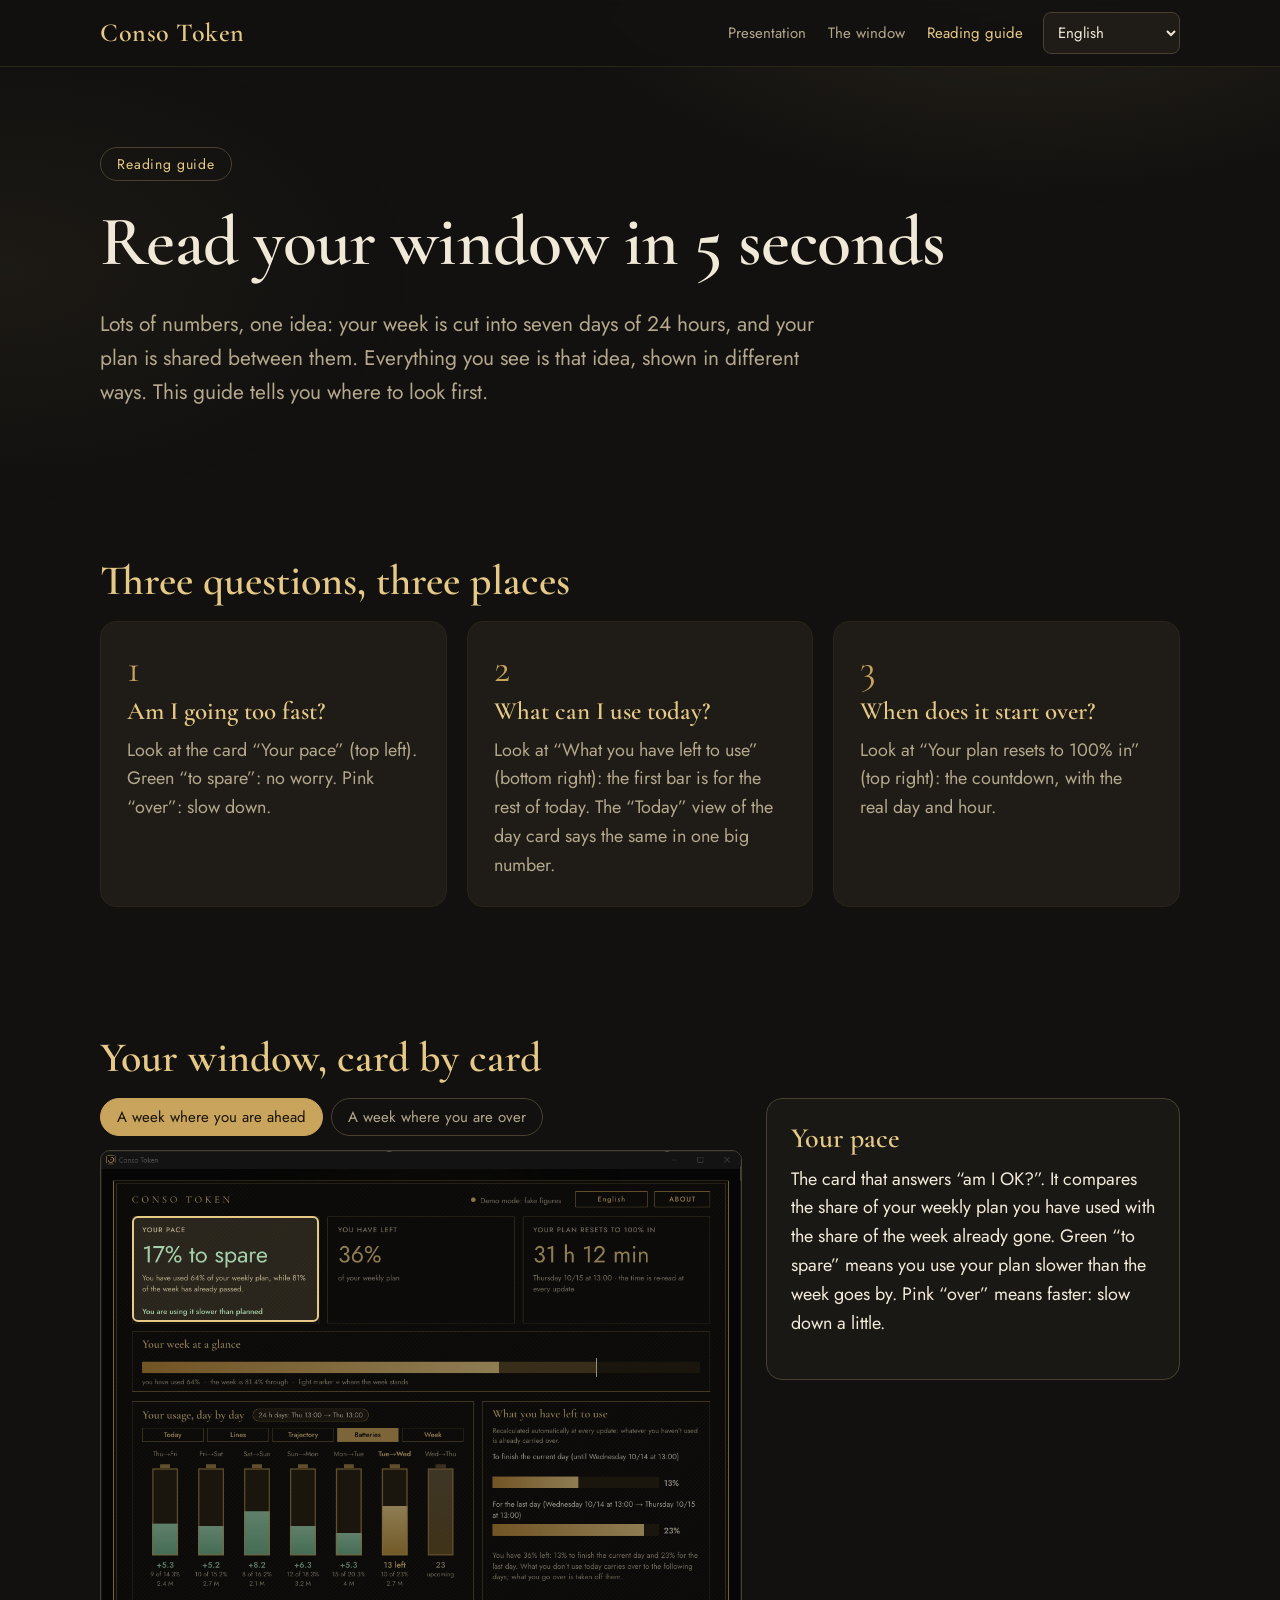
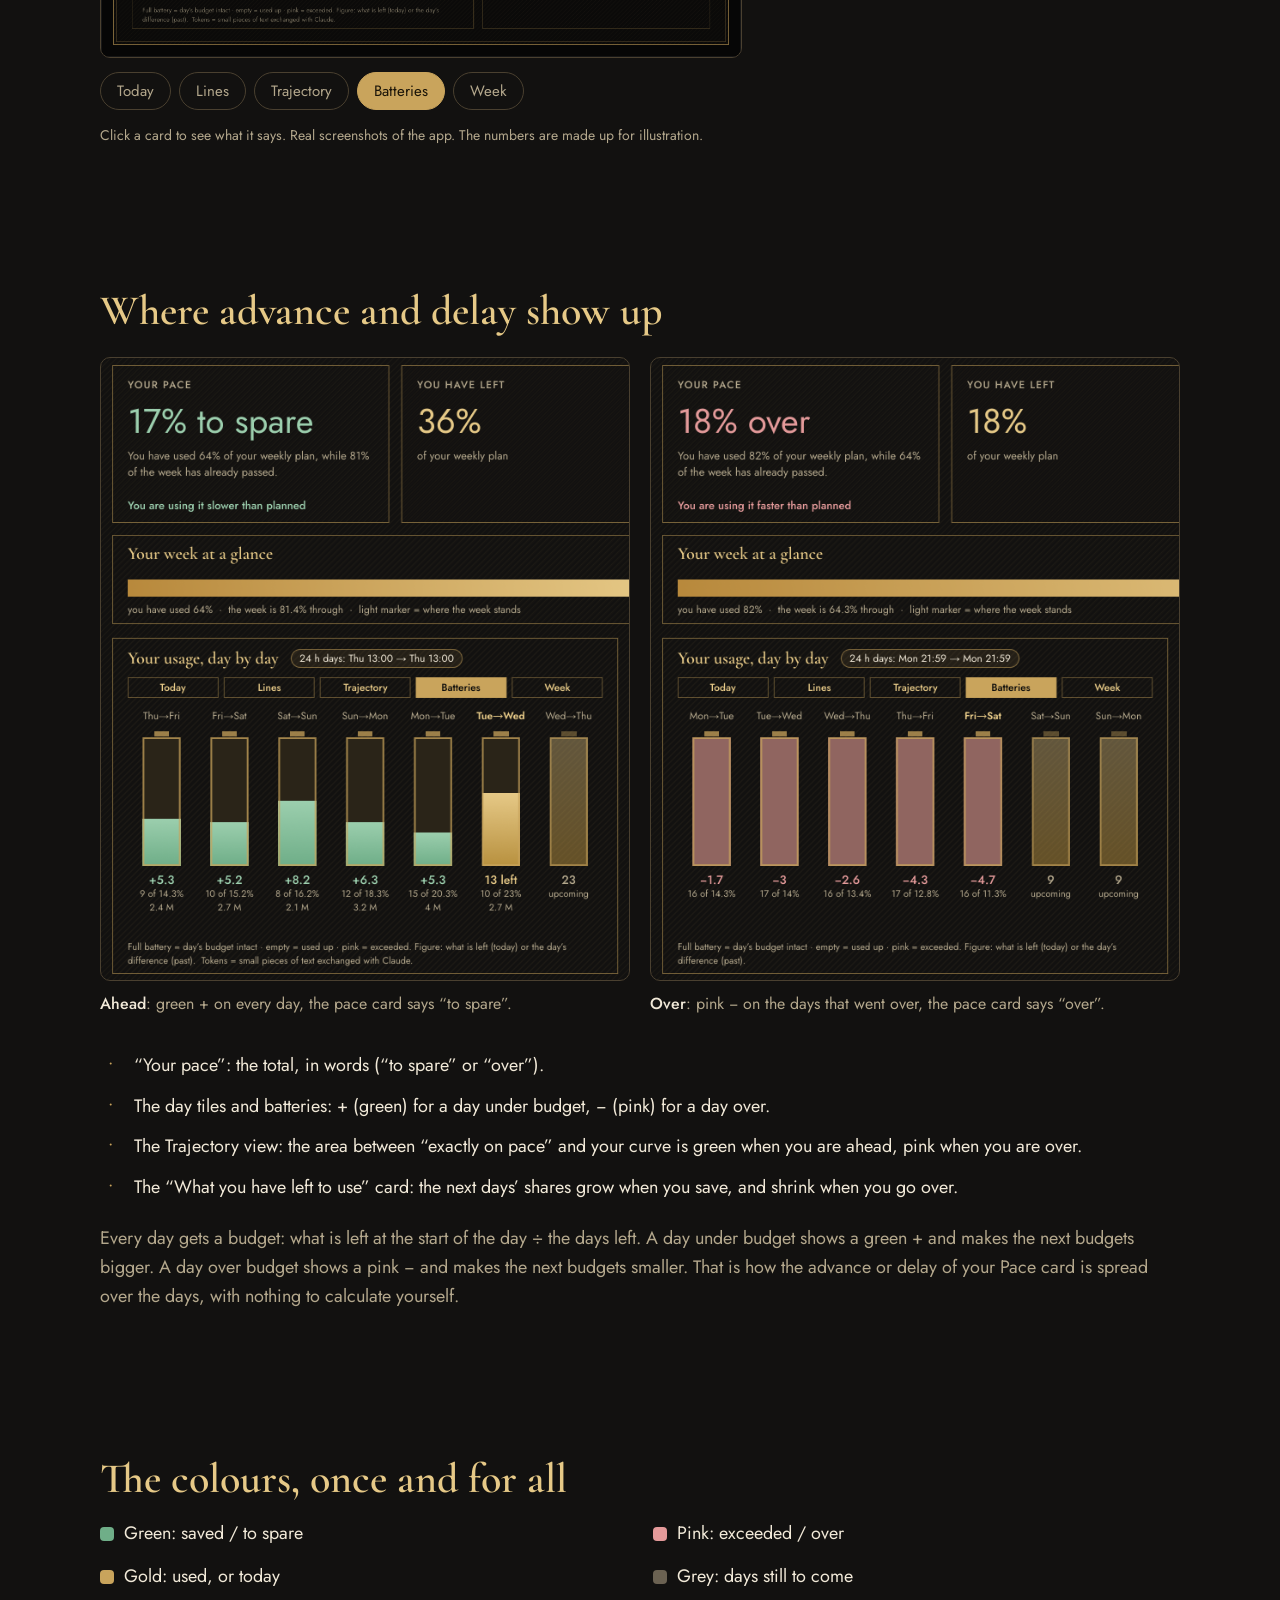
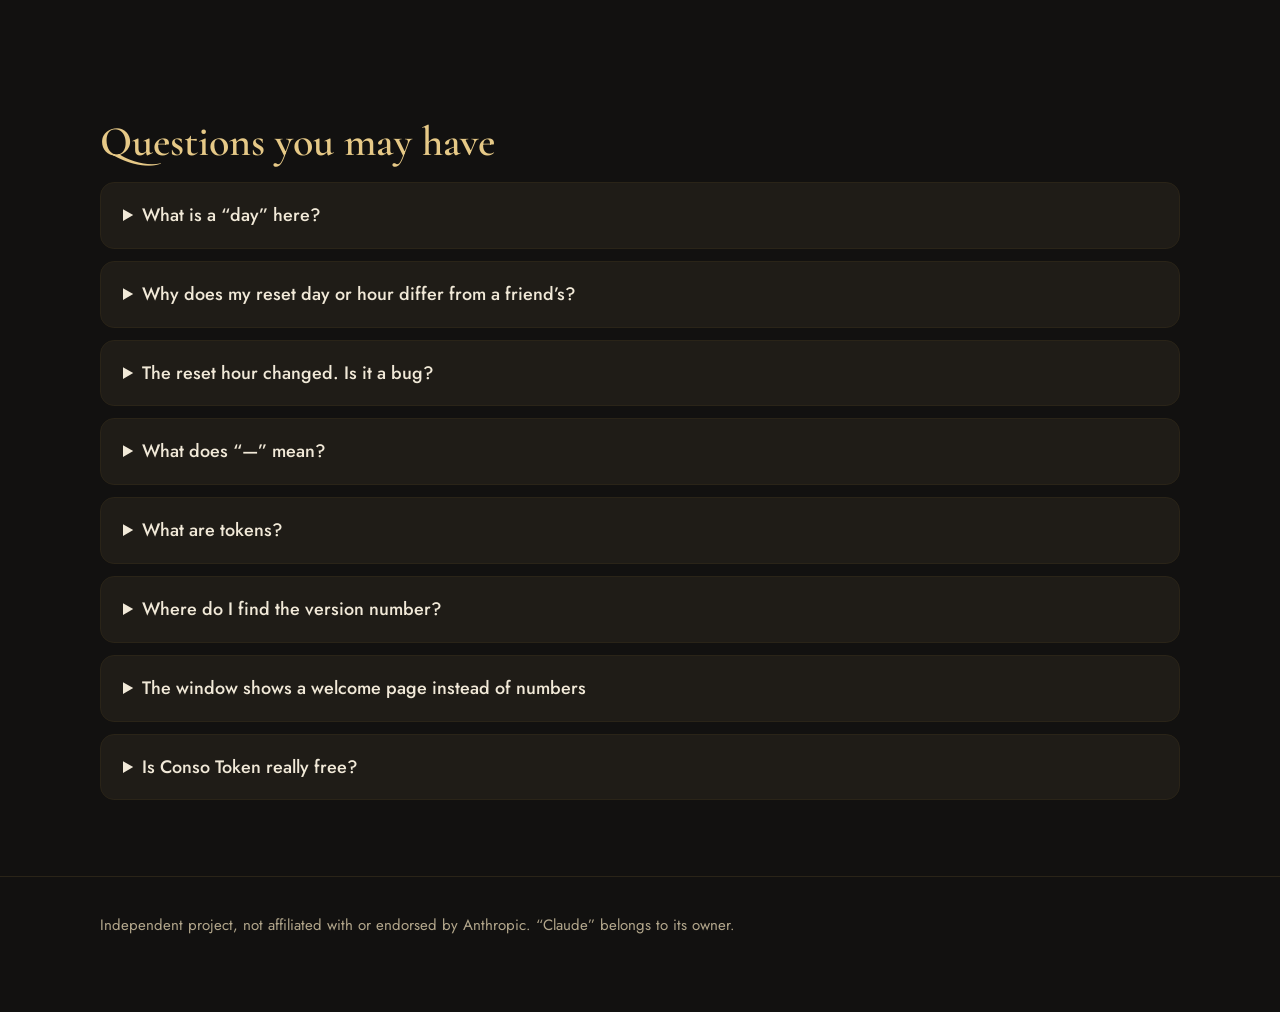
==== docs/site/guide.html @ 203439f7 "Conso Token 1.2.1" ====
<!doctype html>
<html lang="en">
<head>
<meta charset="utf-8">
<meta name="viewport" content="width=device-width, initial-scale=1">
<meta name="color-scheme" content="dark">
<title>Conso Token guide</title>
<meta name="description" content="How to read the Conso Token window in 5 seconds, card by card.">
<link rel="stylesheet" href="shared.css">
<style>
.q h3 { color: var(--gold2); }
.q .num { font-size: 40px; }
.cmp { display: grid; grid-template-columns: 1fr 1fr; gap: 20px; margin: 22px 0 34px; }
.crop { width: 100%; aspect-ratio: 615 / 725; background-repeat: no-repeat; background-size: 179.2% auto; background-position: 8.2% 71.4%; border: 1px solid var(--line2); border-radius: 10px; background-color: #000; }
.cmp figcaption { margin-top: 10px; color: var(--muted); font-size: 16px; }
.cmp figcaption b { color: var(--text); font-weight: 500; }
.sw { display: inline-block; width: 14px; height: 14px; border-radius: 4px; margin-right: 10px; vertical-align: -1px; }
.cols { display: grid; grid-template-columns: repeat(2, 1fr); gap: 14px 26px; }
.cols div { display: flex; align-items: center; }
details { background: var(--card); border: 1px solid var(--line); border-radius: 14px; padding: 4px 22px; margin-bottom: 12px; }
summary { cursor: pointer; padding: 14px 0; font-weight: 500; }
details p { color: var(--muted); }
details img { width: 100%; max-width: 640px; height: 230px; object-fit: cover; object-position: top; border: 1px solid var(--line2); border-radius: 8px; margin-bottom: 14px; }
.vers { display: grid; grid-template-columns: 1fr 1fr; gap: 16px; margin: 6px 0 16px; }
.crop2 { position: relative; width: 100%; background-repeat: no-repeat; background-color: #000; border: 1px solid var(--line2); border-radius: 8px; }
.crop2 i { position: absolute; border: 2px solid var(--gold2); border-radius: 6px; box-shadow: 0 0 0 3px rgba(230,201,135,.25); }
/* haut droite de la fenêtre : le bouton « À propos » (zone 540..1060 x 55..115 de la capture 1102 x 872) */
.crop2.a { aspect-ratio: 520 / 60; background-size: 211.9% auto; background-position: 92.8% 6.8%; }
.crop2.a i { left: 79.4%; top: 21.7%; width: 18.5%; height: 50%; }
/* écran « À propos » : la ligne de version (zone 50..700 x 80..215) */
.crop2.b { aspect-ratio: 650 / 135; background-size: 169.5% auto; background-position: 11.1% 10.9%; }
.crop2.b i { left: 2.2%; top: 49%; width: 20%; height: 15%; }
@media (max-width: 860px) { .cmp, .cols, .vers { grid-template-columns: 1fr; } }
</style>
</head>
<body>
<header class="top">
  <div class="wrap bar">
    <a class="logo" href="index.html">Conso Token</a>
    <nav class="links" aria-label="Sections">
      <a href="index.html" data-i="nav_home">Presentation</a>
      <a href="#tour" data-i="nav_tour">The window</a>
      <a href="guide.html" aria-current="page" data-i="nav_guide">Reading guide</a>
    </nav>
    <select id="lang" aria-label="Language">
      <option value="en" lang="en">English</option>
      <option value="fr" lang="fr">Français</option>
      <option value="es" lang="es">Español</option>
      <option value="de" lang="de">Deutsch</option>
      <option value="pt" lang="pt-BR">Português (BR)</option>
      <option value="it" lang="it">Italiano</option>
      <option value="zh" lang="zh-CN">中文</option>
      <option value="ja" lang="ja">日本語</option>
    </select>
  </div>
</header>

<main>
  <section class="hero">
    <div class="wrap">
      <span class="badge" data-i="nav_guide">Reading guide</span>
      <h1 data-i="g_h1">Read your window in 5 seconds</h1>
      <p class="lead muted" style="max-width:56ch;font-size:21px" data-i="g_lead"></p>
    </div>
  </section>

  <section>
    <div class="wrap">
      <h2 data-i="q_t">Three questions, three places</h2>
      <div class="grid3 q">
        <div class="card"><div class="num">1</div><h3 data-i="q1_t"></h3><p data-i="q1_d"></p></div>
        <div class="card"><div class="num">2</div><h3 data-i="q2_t"></h3><p data-i="q2_d"></p></div>
        <div class="card"><div class="num">3</div><h3 data-i="q3_t"></h3><p data-i="q3_d"></p></div>
      </div>
    </div>
  </section>

  <section id="tourbloc">
    <div class="wrap">
      <h2 data-i="tour_t_g">Your window, card by card</h2>
      <div class="tour" id="tour"></div>
    </div>
  </section>

  <section>
    <div class="wrap">
      <h2 data-i="ad_places_t">Where advance and delay show up</h2>
      <figure class="cmp" style="margin-inline:0">
        <div><div class="crop" id="cropA" role="img"></div><figcaption data-i="cmp_a"></figcaption></div>
        <div><div class="crop" id="cropB" role="img"></div><figcaption data-i="cmp_b"></figcaption></div>
      </figure>
      <ul class="note">
        <li data-i="p1"></li><li data-i="p2"></li><li data-i="p3"></li><li data-i="p4"></li>
      </ul>
      <p class="muted" style="margin-top:22px" data-i="adapt_d"></p>
    </div>
  </section>

  <section>
    <div class="wrap">
      <h2 data-i="col_t">The colours, once and for all</h2>
      <div class="cols">
        <div><span class="sw" style="background:var(--ok2)"></span><span data-i="c_green"></span></div>
        <div><span class="sw" style="background:var(--bad)"></span><span data-i="c_pink"></span></div>
        <div><span class="sw" style="background:var(--gold)"></span><span data-i="c_gold"></span></div>
        <div><span class="sw" style="background:#6b6252"></span><span data-i="c_grey"></span></div>
      </div>
    </div>
  </section>

  <section>
    <div class="wrap">
      <h2 data-i="faq_t">Questions you may have</h2>
      <details><summary data-i="f1_q"></summary><p data-i="f1_a"></p></details>
      <details><summary data-i="f2_q"></summary><p data-i="f2_a"></p></details>
      <details><summary data-i="f3_q"></summary><p data-i="f3_a"></p></details>
      <details><summary data-i="f4_q"></summary><p data-i="f4_a"></p></details>
      <details><summary data-i="f5_q"></summary><p data-i="f5_a"></p></details>
      <details id="version"><summary data-i="f7_q"></summary>
        <div class="vers">
          <div class="v1"><div class="crop2 a" id="vA" role="img"><i></i></div></div>
          <div class="v1"><div class="crop2 b" id="vB" role="img"><i></i></div></div>
        </div>
        <p data-i="f7_a"></p>
      </details>
      <details><summary data-i="f6_q"></summary><img id="premiere" alt="" width="560"><p data-i="f6_a"></p></details>
      <details><summary data-i="f8_q"></summary><p data-i="f8_a"></p></details>
    </div>
  </section>
</main>
<footer><div class="wrap"><p data-i="disc"></p></div></footer>

<script src="shared.js"></script>
<script>
add("g_h1", ["Read your window in 5 seconds", "Lis ta fenêtre en 5 secondes", "Lee tu ventana en 5 segundos", "Lies dein Fenster in 5 Sekunden", "Leia sua janela em 5 segundos", "Leggi la tua finestra in 5 secondi", "5 秒读懂你的窗口", "5秒でウィンドウを読む"]);
add("g_lead", ["Lots of numbers, one idea: your week is cut into seven days of 24 hours, and your plan is shared between them. Everything you see is that idea, shown in different ways. This guide tells you where to look first.", "Beaucoup de chiffres, une seule idée : ta semaine est coupée en sept jours de 24 h, et ton forfait est partagé entre eux. Tout ce que tu vois est cette idée, montrée de plusieurs façons. Ce guide te dit où regarder d’abord.", "Muchas cifras, una sola idea: tu semana se divide en siete días de 24 h y tu plan se reparte entre ellos. Todo lo que ves es esa idea, mostrada de varias formas. Esta guía te dice dónde mirar primero.", "Viele Zahlen, ein einziger Gedanke: Deine Woche ist in sieben Tage zu je 24 Stunden geteilt, und dein Kontingent wird auf sie verteilt. Alles, was du siehst, ist dieser Gedanke in verschiedenen Darstellungen. Diese Lesehilfe sagt dir, wohin du zuerst schaust.", "Muitos números, uma só ideia: sua semana é dividida em sete dias de 24 h, e seu plano é repartido entre eles. Tudo o que você vê é essa ideia, mostrada de vários jeitos. Este guia diz onde olhar primeiro.", "Tanti numeri, una sola idea: la tua settimana è divisa in sette giorni da 24 ore e il tuo piano è ripartito tra loro. Tutto ciò che vedi è quell’idea, mostrata in modi diversi. Questa guida ti dice dove guardare per prima cosa.", "数字很多，想法只有一个：你的一周被分成七个 24 小时的日子，你的额度分摊在这些日子里。你看到的一切，都是这个想法的不同呈现。本指南告诉你先看哪里。", "数字はたくさんありますが、考え方は一つです。一週間を24時間ずつ7日に分け、プランをその7日で分け合います。画面にあるものはすべて、その考え方を別の形で見せているだけです。まずどこを見ればよいかをご案内します。"]);
add("q_t", ["Three questions, three places", "Trois questions, trois endroits", "Tres preguntas, tres lugares", "Drei Fragen, drei Stellen", "Três perguntas, três lugares", "Tre domande, tre posti", "三个问题，三个位置", "3つの疑問、3つの場所"]);
add("q1_t", ["Am I going too fast?", "Est-ce que je vais trop vite ?", "¿Voy demasiado rápido?", "Bin ich zu schnell?", "Estou indo rápido demais?", "Sto andando troppo in fretta?", "我是不是用得太快？", "ペースが速すぎない？"]);
add("q1_d", ["Look at the card “Your pace” (top left). Green “to spare”: no worry. Pink “over”: slow down.", "Regarde la carte « Ton rythme » (en haut à gauche). Vert « d’avance » : aucun souci. Rose « de trop » : ralentis.", "Mira la tarjeta «Tu ritmo» (arriba a la izquierda). Verde «de margen»: tranquilo. Rosa «de más»: frena.", "Schau auf die Karte „Dein Tempo“ (oben links). Grün „Spielraum“: alles gut. Rosa „zu viel“: bremse.", "Veja o cartão “Seu ritmo” (no alto, à esquerda). Verde “de folga”: sem problema. Rosa “a mais”: desacelere.", "Guarda la scheda «Il tuo ritmo» (in alto a sinistra). Verde «di margine»: nessun problema. Rosa «in più»: rallenta.", "看左上角的“你的节奏”卡片。绿色“富余”：没问题。粉色“超出”：放慢一点。", "左上の「あなたのペース」カードを見ます。緑の「余裕」なら安心、ピンクの「オーバー」なら控えめに。"]);
add("q2_t", ["What can I use today?", "Que puis-je consommer aujourd’hui ?", "¿Cuánto puedo consumir hoy?", "Was kann ich heute verbrauchen?", "Quanto posso consumir hoje?", "Quanto posso consumare oggi?", "我今天能用多少？", "今日はどれだけ使える？"]);
add("q2_d", ["Look at “What you have left to use” (bottom right): the first bar is for the rest of today. The “Today” view of the day card says the same in one big number.", "Regarde « Ce qu’il te reste à consommer » (en bas à droite) : la première barre, c’est le reste d’aujourd’hui. La vue « Aujourd’hui » de la carte jour par jour le dit en un grand chiffre.", "Mira «Lo que te queda por consumir» (abajo a la derecha): la primera barra es lo que queda de hoy. La vista «Hoy» de la tarjeta día a día lo dice con una cifra grande.", "Schau auf „Was du noch verbrauchen kannst“ (unten rechts): Der erste Balken ist der Rest von heute. Die Ansicht „Heute“ der Tageskarte sagt es mit einer großen Zahl.", "Veja “O que resta para consumir” (embaixo, à direita): a primeira barra é o que sobra de hoje. A vista “Hoje” do cartão dia a dia diz isso com um número grande.", "Guarda «Quello che ti resta da consumare» (in basso a destra): la prima barra è ciò che resta di oggi. La vista «Oggi» della scheda giorno per giorno lo dice con un numero grande.", "看右下角的“剩余可用额度”：第一条就是今天还剩的部分。每日卡片里的“今天”视图用一个大数字告诉你。", "右下の「残りの使用可能量」を見ます。1本目のバーが今日の残りです。日ごとのカードの「今日」表示では、大きな数字で同じことが分かります。"]);
add("q3_t", ["When does it start over?", "Quand est-ce que ça repart ?", "¿Cuándo se reinicia?", "Wann geht es von vorn los?", "Quando recomeça?", "Quando riparte?", "什么时候重新开始？", "いつリセットされる？"]);
add("q3_d", ["Look at “Your plan resets to 100% in” (top right): the countdown, with the real day and hour.", "Regarde « Ton forfait revient à 100 % dans » (en haut à droite) : le compte à rebours, avec le vrai jour et la vraie heure.", "Mira «Tu plan vuelve al 100 % en» (arriba a la derecha): la cuenta atrás, con el día y la hora reales.", "Schau auf „Dein Abo ist wieder voll in“ (oben rechts): der Countdown mit echtem Tag und echter Uhrzeit.", "Veja “Seu plano volta a 100% em” (no alto, à direita): a contagem regressiva, com o dia e a hora reais.", "Guarda «Il tuo piano torna al 100% tra» (in alto a destra): il conto alla rovescia, con giorno e ora reali.", "看右上角的“额度恢复至 100% 还需”：倒计时，并显示真实的日期和时间。", "右上の「100%に戻るまで」を見ます。実際の曜日と時刻つきのカウントダウンです。"]);
add("tour_t_g", ["Your window, card by card", "Ta fenêtre, carte par carte", "Tu ventana, tarjeta por tarjeta", "Dein Fenster, Karte für Karte", "Sua janela, cartão por cartão", "La tua finestra, scheda per scheda", "逐张卡片看你的窗口", "ウィンドウをカードごとに"]);
add("ad_places_t", ["Where advance and delay show up", "Où l’avance et le retard apparaissent", "Dónde aparecen el margen y el exceso", "Wo Spielraum und Überschreitung erscheinen", "Onde aparecem a folga e o excesso", "Dove compaiono margine e superamento", "富余与超出出现在哪里", "余裕とオーバーが現れる場所"]);
add("cmp_a", ["<b>Ahead</b>: green + on every day, the pace card says “to spare”.", "<b>En avance</b> : des + verts sur chaque jour, la carte du rythme dit « d’avance ».", "<b>Con margen</b>: + verdes en cada día, la tarjeta del ritmo dice «de margen».", "<b>Mit Spielraum</b>: grüne + an jedem Tag, die Tempo-Karte sagt „Spielraum“.", "<b>Com folga</b>: + verdes em cada dia, o cartão do ritmo diz “de folga”.", "<b>Con margine</b>: + verdi in ogni giorno, la scheda del ritmo dice «di margine».", "<b>有富余</b>：每天都是绿色 +，节奏卡片显示“富余”。", "<b>余裕あり</b>：毎日が緑の＋で、ペースのカードには「余裕」と出ます。"]);
add("cmp_b", ["<b>Over</b>: pink − on the days that went over, the pace card says “over”.", "<b>En retard</b> : des − roses sur les jours dépassés, la carte du rythme dit « de trop ».", "<b>Pasada</b>: − rosas en los días que se pasaron, la tarjeta del ritmo dice «de más».", "<b>Darüber</b>: rosa − an den überzogenen Tagen, die Tempo-Karte sagt „zu viel“.", "<b>Acima</b>: − rosa nos dias que excederam, o cartão do ritmo diz “a mais”.", "<b>In più</b>: − rosa nei giorni sforati, la scheda del ritmo dice «in più».", "<b>超出</b>：超出的日子是粉色 −，节奏卡片显示“超出”。", "<b>オーバー</b>：超えた日はピンクの−で、ペースのカードには「オーバー」と出ます。"]);
add("p1", ["“Your pace”: the total, in words (“to spare” or “over”).", "« Ton rythme » : le total, en toutes lettres (« d’avance » ou « de trop »).", "«Tu ritmo»: el total, en palabras («de margen» o «de más»).", "„Dein Tempo“: die Summe in Worten („Spielraum“ oder „zu viel“).", "“Seu ritmo”: o total, em palavras (“de folga” ou “a mais”).", "«Il tuo ritmo»: il totale, a parole («di margine» o «in più»).", "“你的节奏”：用文字表示的总数（“富余”或“超出”）。", "「あなたのペース」：合計を言葉で（「余裕」または「オーバー」）。"]);
add("p2", ["The day tiles and batteries: + (green) for a day under budget, − (pink) for a day over.", "Les pastilles et les batteries : + (vert) pour un jour sous le budget, − (rose) pour un jour au-dessus.", "Las casillas y las baterías: + (verde) para un día por debajo del presupuesto, − (rosa) para uno por encima.", "Kacheln und Batterien: + (grün) für einen Tag unter dem Budget, − (rosa) für einen Tag darüber.", "As pastilhas e as baterias: + (verde) para um dia abaixo do orçamento, − (rosa) para um dia acima.", "Le tessere e le batterie: + (verde) per un giorno sotto il budget, − (rosa) per un giorno sopra.", "色块和电池：低于预算的日子显示 +（绿色），高于预算的日子显示 −（粉色）。", "タイルとバッテリー：予算より少ない日は＋（緑）、超えた日は−（ピンク）。"]);
add("p3", ["The Trajectory view: the area between “exactly on pace” and your curve is green when you are ahead, pink when you are over.", "La vue Trajectoire : la zone entre « pile au rythme » et ta courbe est verte quand tu es en avance, rose quand tu es en retard.", "La vista Trayectoria: el área entre «justo al ritmo» y tu curva es verde con margen y rosa si te pasas.", "Die Ansicht Verlauf: Die Fläche zwischen „genau im Soll“ und deiner Kurve ist grün bei Spielraum, rosa bei Überschreitung.", "A vista Trajetória: a área entre “exatamente no ritmo” e sua curva é verde com folga, rosa quando excede.", "La vista Traiettoria: l’area tra «esattamente in linea» e la tua curva è verde con margine, rosa quando superi.", "“轨迹”视图：“恰好符合节奏”线与你的曲线之间的区域，有富余时为绿色，超出时为粉色。", "「推移」表示：「ちょうどペース通り」の線とあなたの曲線の間は、余裕があれば緑、オーバーならピンクです。"]);
add("p4", ["The “What you have left to use” card: the next days’ shares grow when you save, and shrink when you go over.", "La carte « Ce qu’il te reste à consommer » : la part des jours suivants grandit quand tu économises, et rétrécit quand tu dépasses.", "La tarjeta «Lo que te queda por consumir»: la parte de los días siguientes crece si ahorras y se reduce si te pasas.", "Die Karte „Was du noch verbrauchen kannst“: Der Anteil der folgenden Tage wächst, wenn du sparst, und schrumpft, wenn du überziehst.", "O cartão “O que resta para consumir”: a parte dos dias seguintes cresce quando você economiza e diminui quando excede.", "La scheda «Quello che ti resta da consumare»: la quota dei giorni successivi cresce se risparmi e si riduce se sfori.", "“剩余可用额度”卡片：你节省时，之后每天的份额变大；你超出时，份额变小。", "「残りの使用可能量」カード：節約すると以降の各日の配分が増え、超過すると減ります。"]);
add("col_t", ["The colours, once and for all", "Les couleurs, une fois pour toutes", "Los colores, de una vez por todas", "Die Farben, ein für alle Mal", "As cores, de uma vez por todas", "I colori, una volta per tutte", "颜色含义，一次说清", "色の意味をまとめて"]);
add("c_green", ["Green: saved / to spare", "Vert : mis de côté / d’avance", "Verde: ahorrado / de margen", "Grün: übrig / Spielraum", "Verde: guardado / de folga", "Verde: risparmiato / di margine", "绿色：有结余 / 有富余", "緑：余り／余裕"]);
add("c_pink", ["Pink: exceeded / over", "Rose : dépassé / de trop", "Rosa: superado / de más", "Rosa: überschritten / zu viel", "Rosa: excedido / a mais", "Rosa: superato / in più", "粉色：已超出 / 超出", "ピンク：超過／オーバー"]);
add("c_gold", ["Gold: used, or today", "Doré : consommé, ou aujourd’hui", "Dorado: consumido, o hoy", "Gold: verbraucht, oder heute", "Dourado: consumido, ou hoje", "Oro: consumato, oppure oggi", "金色：已用，或今天", "金色：使用済み、または今日"]);
add("c_grey", ["Grey: days still to come", "Gris : jours à venir", "Gris: días por venir", "Grau: kommende Tage", "Cinza: dias por vir", "Grigio: giorni a venire", "灰色：未来的日子", "グレー：これからの日"]);
add("faq_t", ["Questions you may have", "Les questions qu’on se pose", "Preguntas frecuentes", "Fragen, die du haben könntest", "Perguntas frequentes", "Domande frequenti", "你可能会问", "よくある疑問"]);
add("f1_q", ["What is a “day” here?", "C’est quoi un « jour » ici ?", "¿Qué es un «día» aquí?", "Was ist hier ein „Tag“?", "O que é um “dia” aqui?", "Che cos’è un «giorno» qui?", "这里的“一天”是什么？", "ここでの「1日」とは？"]);
add("f1_a", ["24 hours counted from the hour your plan resets, not midnight to midnight. If your plan resets Thursday at 1 pm, every day runs from 1 pm to 1 pm.", "24 heures comptées à partir de l’heure où ton forfait se remet à zéro, pas de minuit à minuit. Si ton forfait se remet à zéro le jeudi à 13 h, chaque jour va de 13 h à 13 h.", "24 horas contadas desde la hora en que tu plan se reinicia, no de medianoche a medianoche. Si tu plan se reinicia el jueves a las 13 h, cada día va de 13 h a 13 h.", "24 Stunden, gezählt ab der Uhrzeit, zu der dein Abo zurückgesetzt wird, nicht von Mitternacht bis Mitternacht. Wird dein Abo donnerstags um 13 Uhr zurückgesetzt, läuft jeder Tag von 13 bis 13 Uhr.", "24 horas contadas a partir da hora em que seu plano reinicia, não da meia-noite à meia-noite. Se seu plano reinicia na quinta às 13 h, cada dia vai das 13 h às 13 h.", "24 ore contate dall’ora in cui il tuo piano si azzera, non da mezzanotte a mezzanotte. Se il tuo piano si azzera il giovedì alle 13, ogni giorno va dalle 13 alle 13.", "从你的额度重置时刻开始算的 24 小时，而不是从午夜到午夜。如果你的额度在周四 13:00 重置，那么每一天都是从 13:00 到次日 13:00。", "プランがリセットされる時刻から数える24時間で、午前0時から午前0時ではありません。木曜13時にリセットされるなら、毎日13時から翌13時までです。"]);
add("f2_q", ["Why does my reset day or hour differ from a friend’s?", "Pourquoi mon jour ou mon heure de remise à zéro diffère de celle d’un ami ?", "¿Por qué mi día u hora de reinicio difiere de los de un amigo?", "Warum weicht mein Reset-Tag oder meine Uhrzeit von der eines Freundes ab?", "Por que meu dia ou hora de reinicialização é diferente do de um amigo?", "Perché il mio giorno o la mia ora di reset sono diversi da quelli di un amico?", "为什么我的重置日期或时间和朋友的不一样？", "なぜリセットの曜日や時刻が友人と違うのですか？"]);
add("f2_a", ["Because it belongs to your plan, not to the app. Conso Token reads your own reset at every update and adapts all the days to it. That is why you never have to set anything.", "Parce qu’il appartient à ton forfait, pas à l’appli. Conso Token relit ta propre remise à zéro à chaque mise à jour et cale tous les jours dessus. C’est pour ça que tu n’as rien à régler.", "Porque pertenece a tu plan, no a la app. Conso Token lee tu propio reinicio en cada actualización y ajusta todos los días a él. Por eso no tienes que configurar nada.", "Weil er zu deinem Abo gehört, nicht zur App. Conso Token liest dein eigenes Zurücksetzen bei jeder Aktualisierung neu und richtet alle Tage danach aus. Darum musst du nichts einstellen.", "Porque pertence ao seu plano, não ao app. O Conso Token lê a sua própria reinicialização a cada atualização e ajusta todos os dias a ela. Por isso você não precisa configurar nada.", "Perché appartiene al tuo piano, non all’app. Conso Token legge il tuo reset a ogni aggiornamento e adatta tutti i giorni a esso. Per questo non devi impostare nulla.", "因为它属于你的套餐，而不是应用。Conso Token 每次更新都会读取你自己的重置时间，并让所有日子都以它为准。所以你不需要设置任何东西。", "リセットはアプリではなくあなたのプランに属するからです。Conso Token は更新のたびにあなた自身のリセットを読み直し、すべての日をそれに合わせます。設定は不要です。"]);
add("f3_q", ["The reset hour changed. Is it a bug?", "L’heure de remise à zéro a changé. C’est un bug ?", "La hora de reinicio ha cambiado. ¿Es un error?", "Die Reset-Uhrzeit hat sich geändert. Ist das ein Fehler?", "A hora de reinicialização mudou. É um erro?", "L’ora del reset è cambiata. È un errore?", "重置时间变了，是出错了吗？", "リセット時刻が変わりました。不具合ですか？"]);
add("f3_a", ["No. The hour is read again at every update, so the card follows your plan if it moves. In the week of a clock change (summer or winter time), a line under the card says so in plain words.", "Non. L’heure est relue à chaque mise à jour, la carte suit donc ton forfait s’il bouge. La semaine d’un changement d’heure (été ou hiver), une ligne sous la carte le dit en clair.", "No. La hora se vuelve a leer en cada actualización, así que la tarjeta sigue a tu plan si cambia. La semana de un cambio de hora (verano o invierno), una línea bajo la tarjeta lo dice claramente.", "Nein. Die Uhrzeit wird bei jeder Aktualisierung neu gelesen, die Karte folgt also deinem Abo, wenn es sich verschiebt. In der Woche einer Zeitumstellung (Sommer- oder Winterzeit) sagt es eine Zeile unter der Karte im Klartext.", "Não. O horário é relido a cada atualização, então o cartão acompanha o seu plano se ele mudar. Na semana de uma mudança de horário (verão ou inverno), uma linha sob o cartão avisa com clareza.", "No. L’orario viene riletto a ogni aggiornamento, quindi la scheda segue il tuo piano se si sposta. Nella settimana di un cambio d’ora (legale o solare), una riga sotto la scheda lo dice in chiaro.", "不是。时间在每次更新时重新读取，所以如果你的套餐有变动，卡片会跟着变。遇到夏令时或冬令时切换的那一周，卡片下方会用一行字明确说明。", "いいえ。時刻は更新のたびに読み直されるため、プラン側が動けばカードも追従します。時刻切り替え（夏時間・冬時間）のある週は、カードの下に説明が出ます。"]);
add("f4_q", ["What does “—” mean?", "Que veut dire « — » ?", "¿Qué significa «—»?", "Was bedeutet „—“?", "O que significa “—”?", "Che cosa significa «—»?", "“—”是什么意思？", "「—」の意味は？"]);
add("f4_a", ["No reading yet for that day: the app only knows what happened after its first reading.", "Pas encore de lecture pour ce jour : l’appli ne connaît que ce qui s’est passé après sa première lecture.", "Aún no hay lectura para ese día: la app solo conoce lo ocurrido después de su primera lectura.", "Für diesen Tag gibt es noch keine Messung: Die App kennt nur, was nach ihrer ersten Messung geschah.", "Ainda não há leitura para esse dia: o app só conhece o que aconteceu depois da primeira leitura.", "Per quel giorno non c’è ancora una lettura: l’app conosce solo ciò che è accaduto dopo la sua prima lettura.", "那一天还没有读数：应用只知道第一次读取之后发生的事。", "その日はまだ数値がありません。アプリが知っているのは、初回の取得以降のことだけです。"]);
add("f5_q", ["What are tokens?", "Les tokens, c’est quoi ?", "¿Qué son los tokens?", "Was sind Tokens?", "O que são tokens?", "Cosa sono i token?", "什么是 token？", "トークンとは？"]);
add("f5_a", ["Small pieces of text exchanged with Claude. They are a detail: what decides is the percentage of your plan.", "Petits morceaux de texte échangés avec Claude. C’est un détail : ce qui compte, c’est le pourcentage de ton forfait.", "Pequeños fragmentos de texto intercambiados con Claude. Es un detalle: lo que cuenta es el porcentaje de tu plan.", "Kleine Textbausteine, die mit Claude ausgetauscht werden. Sie sind ein Detail: Entscheidend ist der Prozentsatz deines Abos.", "Pequenos pedaços de texto trocados com o Claude. É um detalhe: o que importa é a porcentagem do seu plano.", "Piccoli frammenti di testo scambiati con Claude. È un dettaglio: ciò che conta è la percentuale del tuo piano.", "与 Claude 往来的小段文本。这只是补充信息：真正重要的是你套餐的百分比。", "Claude とやり取りするテキストの小さな断片です。補足情報で、大事なのはプランのパーセントです。"]);
add("f6_q", ["The window shows a welcome page instead of numbers", "La fenêtre montre une page d’accueil au lieu des chiffres", "La ventana muestra una página de bienvenida en lugar de cifras", "Das Fenster zeigt eine Willkommensseite statt Zahlen", "A janela mostra uma página de boas-vindas em vez de números", "La finestra mostra una pagina di benvenuto invece dei dati", "窗口显示欢迎页而不是数字", "ウィンドウに数字ではなく案内ページが出ます"]);
add("f6_a", ["Normal until the first figures arrive after setup. The page tells you what to do. If it stays for long, see “If nothing arrives” in the installation notes.", "Normal tant que les premiers chiffres ne sont pas arrivés après l’installation. La page te dit quoi faire. Si elle reste longtemps, lis « Si rien n’arrive » dans la notice d’installation.", "Es normal hasta que llegan las primeras cifras tras la instalación. La página te dice qué hacer. Si se queda mucho tiempo, mira «Si no llega nada» en la guía de instalación.", "Normal, bis nach der Einrichtung die ersten Zahlen eintreffen. Die Seite sagt dir, was zu tun ist. Bleibt sie lange, lies „Wenn nichts ankommt“ in der Installationsanleitung.", "Normal até chegarem os primeiros números depois da instalação. A página diz o que fazer. Se ficar muito tempo, veja “Se nada chegar” no guia de instalação.", "Normale finché non arrivano i primi dati dopo l’installazione. La pagina ti dice cosa fare. Se resta a lungo, leggi «Se non arriva nulla» nella guida all’installazione.", "安装后，在第一批数字到达之前这是正常的。页面会告诉你下一步怎么做。如果长时间不消失，请查看安装说明里的“如果什么都没有收到”。", "セットアップ後、最初の数値が届くまでは正常です。ページに次にすることが表示されます。長く続く場合は、導入手順の「何も届かないとき」を見てください。"]);
add("f8_q", ["Is Conso Token really free?", "Conso Token est-il vraiment gratuit ?", "¿Conso Token es realmente gratuito?", "Ist Conso Token wirklich kostenlos?", "O Conso Token é mesmo gratuito?", "Conso Token è davvero gratuito?", "Conso Token 真的免费吗？", "Conso Token は本当に無料ですか？"]);
add("f8_a", ["Yes. Nothing to buy, no account, no subscription. It is open source under the MIT licence: you may use, copy, modify and share it. The texts of the licences (MIT, Slint, fonts) are in the package and in the repository.", "Oui. Rien à acheter, aucun compte, aucun abonnement. Le code est ouvert sous licence MIT : tu peux l’utiliser, le copier, le modifier et le partager. Les textes des licences (MIT, Slint, polices) sont dans le paquet et dans le dépôt.", "Sí. Nada que comprar, sin cuenta, sin suscripción. El código es abierto bajo licencia MIT: puedes usarlo, copiarlo, modificarlo y compartirlo. Los textos de las licencias (MIT, Slint, tipografías) están en el paquete y en el repositorio.", "Ja. Nichts zu kaufen, kein Konto, keine Gebühren. Der Code ist unter der MIT-Lizenz offen: Du darfst ihn nutzen, kopieren, ändern und weitergeben. Die Lizenztexte (MIT, Slint, Schriften) liegen im Paket und im Repository.", "Sim. Nada para comprar, sem conta, sem assinatura. O código é aberto sob a licença MIT: você pode usar, copiar, modificar e compartilhar. Os textos das licenças (MIT, Slint, fontes) estão no pacote e no repositório.", "Sì. Niente da comprare, nessun account, nessun abbonamento. Il codice è aperto con licenza MIT: puoi usarlo, copiarlo, modificarlo e condividerlo. I testi delle licenze (MIT, Slint, font) sono nel pacchetto e nel repository.", "是的。无需购买，无需账号，无需订阅。代码以 MIT 许可开源：你可以使用、复制、修改和分享。各项许可文本（MIT、Slint、字体）都在软件包和代码仓库中。", "はい。購入、アカウント、サブスクリプションは不要です。コードは MIT ライセンスで公開されており、使用・コピー・改変・共有が自由です。ライセンス全文（MIT、Slint、フォント）はパッケージとリポジトリにあります。"]);
add("f7_q", ["Where do I find the version number?", "Où trouver le numéro de version ?", "¿Dónde veo el número de versión?", "Wo finde ich die Versionsnummer?", "Onde vejo o número da versão?", "Dove trovo il numero di versione?", "在哪里能看到版本号？", "バージョン番号はどこで見られますか？"]);
add("f7_a", ["Click “ABOUT” (top right of the window): the first line gives the version number. Handy when you report a problem or compare with a friend’s copy.", "Clique sur « À PROPOS » (en haut à droite de la fenêtre) : la première ligne donne le numéro de version. Pratique pour signaler un problème ou comparer avec la copie d’un ami.", "Haz clic en «ACERCA DE» (arriba a la derecha de la ventana): la primera línea indica el número de versión. Útil para informar de un problema o comparar con la copia de un amigo.", "Klicke auf „INFO“ (oben rechts im Fenster): Die erste Zeile nennt die Versionsnummer. Praktisch, wenn du ein Problem meldest oder mit der Kopie eines Freundes vergleichst.", "Clique em “SOBRE” (no alto, à direita da janela): a primeira linha mostra o número da versão. Útil para relatar um problema ou comparar com a cópia de um amigo.", "Fai clic su «INFO» (in alto a destra nella finestra): la prima riga indica il numero di versione. Utile per segnalare un problema o confrontare con la copia di un amico.", "点击窗口右上角的“关于”：第一行就是版本号。报告问题或与朋友的版本对比时很有用。", "ウィンドウ右上の「概要」をクリックすると、最初の行にバージョン番号が表示されます。不具合を報告するときや、友人のものと比べるときに便利です。"]);
add("disc", ["Independent project, not affiliated with or endorsed by Anthropic. “Claude” belongs to its owner.", "Projet indépendant, non affilié à Anthropic ni approuvé par Anthropic. « Claude » appartient à son propriétaire.", "Proyecto independiente, sin afiliación ni respaldo de Anthropic. «Claude» pertenece a su propietario.", "Unabhängiges Projekt, weder mit Anthropic verbunden noch von Anthropic unterstützt. „Claude“ gehört seinem Inhaber.", "Projeto independente, sem afiliação nem aprovação da Anthropic. “Claude” pertence ao seu proprietário.", "Progetto indipendente, non affiliato né approvato da Anthropic. «Claude» appartiene al suo proprietario.", "独立项目，与 Anthropic 无隶属关系，也未获 Anthropic 认可。“Claude”归其所有者所有。", "独立したプロジェクトであり、Anthropic とは無関係で、Anthropic の承認も受けていません。「Claude」はその所有者に帰属します。"]);

// textes avec un mot en gras : posés avec innerHTML UNIQUEMENT à partir de ces chaînes écrites ici (jamais de texte venu d'ailleurs)
function crops() {
  const a = $("cropA"), b = $("cropB");
  a.style.backgroundImage = `url("img/app_${lang}_3.png")`;
  b.style.backgroundImage = `url("img/retard_${lang}_3.png")`;
  a.setAttribute("aria-label", t("cmp_a").replace(/<\/?b>/g, ""));
  b.setAttribute("aria-label", t("cmp_b").replace(/<\/?b>/g, ""));
  document.querySelectorAll("figcaption[data-i]").forEach(f => { f.innerHTML = t(f.dataset.i); });
  $("premiere").src = `img/app_${lang}_premiere.png`;
  $("vA").style.backgroundImage = `url("img/app_${lang}_3.png")`;
  $("vB").style.backgroundImage = `url("img/app_${lang}_apropos.png")`;
  $("vA").setAttribute("aria-label", t("f7_q"));
  $("vB").setAttribute("aria-label", t("f7_q"));
}
demarrer(crops);
</script>
</body>
</html>
---- docs/site/shared.css ----
:root {
  --bg: #121110; --bg2: #1a1815; --card: #1f1c17; --line: #2a2418; --line2: #4a4030;
  --text: #f1e9d8; --muted: #b3a78c; --gold: #c9a45c; --gold2: #e6c987; --gold3: #b8913f;
  --ok: #9ccfae; --ok2: #6fae88; --bad: #e49a9a;
  --serif: "Cormorant Garamond", "Noto Serif", Georgia, "Hiragino Mincho ProN", "Songti SC", serif;
  --sans: "Jost", "Segoe UI", system-ui, "Hiragino Sans", "Microsoft YaHei", sans-serif;
}
@font-face { font-family: "Cormorant Garamond"; src: local("Cormorant Garamond"), url("fonts/CormorantGaramond-Variable.ttf") format("truetype"); font-weight: 300 700; font-display: swap; }
@font-face { font-family: "Jost"; src: local("Jost"), url("fonts/Jost-Variable.ttf") format("truetype"); font-weight: 100 900; font-display: swap; }
* { box-sizing: border-box; }
html { scroll-behavior: smooth; }
body { margin: 0; background: var(--bg); color: var(--text); font-family: var(--sans); font-size: 18px; line-height: 1.6; -webkit-font-smoothing: antialiased; }
body::before { content: ""; position: fixed; inset: 0; z-index: -1; background: radial-gradient(900px 500px at 80% -10%, rgba(201,164,92,.14), transparent 60%), radial-gradient(700px 400px at 0% 30%, rgba(201,164,92,.06), transparent 60%); }
a { color: var(--gold2); }
.wrap { width: min(1080px, 100% - 32px); margin-inline: auto; }
header.top { position: sticky; top: 0; z-index: 10; background: rgba(18,17,16,.9); backdrop-filter: blur(8px); border-bottom: 1px solid var(--line); }
.bar { display: flex; align-items: center; gap: 20px; padding: 12px 0; }
.logo { font-family: var(--serif); font-size: 26px; font-weight: 600; letter-spacing: .02em; color: var(--gold2); text-decoration: none; margin-right: auto; }
nav.links { display: flex; gap: 22px; }
nav.links a { color: var(--muted); text-decoration: none; font-size: 15px; }
nav.links a:hover, nav.links a:focus-visible, nav.links a[aria-current] { color: var(--gold2); }
select { background: var(--card); color: var(--text); border: 1px solid var(--line2); border-radius: 8px; padding: 8px 10px; font: inherit; font-size: 15px; }
:focus-visible { outline: 2px solid var(--gold2); outline-offset: 3px; }
section { padding: 64px 0; }
h1, h2, h3 { font-family: var(--serif); font-weight: 600; line-height: 1.1; margin: 0 0 .4em; }
h1 { font-size: clamp(38px, 6.5vw, 70px); letter-spacing: -.01em; }
h2 { font-size: clamp(28px, 4.2vw, 42px); color: var(--gold2); }
h3 { font-size: 25px; color: var(--text); }
p { margin: 0 0 1em; }
.muted { color: var(--muted); }
.badge { display: inline-block; border: 1px solid var(--line2); color: var(--gold2); border-radius: 999px; padding: 5px 16px; font-size: 14px; letter-spacing: .06em; margin-bottom: 22px; }
.hero { padding-top: 80px; }
.hero .lead { font-size: clamp(19px, 2.4vw, 23px); color: var(--muted); max-width: 50ch; }
.btns { display: flex; flex-wrap: wrap; gap: 14px; margin-top: 30px; }
.btn { display: inline-block; padding: 13px 26px; border-radius: 10px; border: 1px solid var(--gold); text-decoration: none; font-weight: 500; font-size: 17px; }
.btn.primary { background: linear-gradient(180deg, var(--gold2), var(--gold)); color: #1a1408; }
.btn.ghost { color: var(--gold2); }
.btn:hover { filter: brightness(1.08); }
.grid3 { display: grid; grid-template-columns: repeat(3, 1fr); gap: 20px; }
.card { background: var(--card); border: 1px solid var(--line); border-radius: 16px; padding: 26px; }
.card p { color: var(--muted); margin: 0; }
.num { font-family: var(--serif); font-size: 44px; color: var(--gold); line-height: 1; margin-bottom: 10px; }
.two { display: grid; grid-template-columns: 1fr 1fr; gap: 20px; }
ul.tick, ul.note { list-style: none; padding: 0; margin: 0; display: grid; gap: 12px; }
ul.tick li, ul.note li { padding-left: 34px; position: relative; }
ul.tick li::before { content: "✓"; position: absolute; left: 0; color: var(--ok); font-weight: 600; }
ul.note li::before { content: "•"; position: absolute; left: 8px; color: var(--gold); }
ul.note b, ul.tick b { color: var(--text); font-weight: 500; }
footer { border-top: 1px solid var(--line); padding: 36px 0 60px; color: var(--muted); font-size: 15px; }
.steps { counter-reset: s; display: grid; grid-template-columns: repeat(3, 1fr); gap: 20px; }
.steps .card { counter-increment: s; }
.steps .card::before { content: counter(s); font-family: var(--serif); font-size: 52px; color: var(--gold); display: block; line-height: 1; margin-bottom: 8px; }
.langs { display: flex; flex-wrap: wrap; gap: 10px; margin: 16px 0; }
.langs span { background: var(--card); border: 1px solid var(--line2); border-radius: 8px; padding: 6px 14px; }

/* visite guidée de la fenêtre */
.tabs { display: flex; flex-wrap: wrap; gap: 8px; margin: 0 0 14px; }
.tab { font: inherit; font-size: 15px; background: transparent; color: var(--muted); border: 1px solid var(--line2); border-radius: 999px; padding: 6px 16px; cursor: pointer; }
.tab:hover { color: var(--gold2); }
.tab[aria-pressed="true"] { color: #1a1408; background: var(--gold); border-color: var(--gold); }
.tour { display: grid; grid-template-columns: minmax(0, 1.55fr) minmax(0, 1fr); gap: 24px; align-items: start; }
.frame { position: relative; border: 1px solid var(--line2); border-radius: 10px; overflow: hidden; background: #000; }
.frame img { display: block; width: 100%; height: auto; }
.hot { position: absolute; border: 2px solid transparent; border-radius: 6px; background: transparent; cursor: pointer; padding: 0; }
.hot:hover { border-color: rgba(230,201,135,.55); background: rgba(230,201,135,.06); }
.hot[aria-pressed="true"] { border-color: var(--gold2); background: rgba(230,201,135,.10); box-shadow: 0 0 0 9999px rgba(0,0,0,.38); z-index: 2; }
.panel { background: var(--bg2); border: 1px solid var(--line2); border-radius: 16px; padding: 24px; position: sticky; top: 76px; }
.panel h3 { color: var(--gold2); font-size: 28px; }
.panel p { color: var(--text); }
.panel .legend { color: var(--muted); font-size: 15px; border-top: 1px solid var(--line); padding-top: 12px; margin-top: 14px; }
.panel .adapt { font-size: 16px; color: var(--muted); border-left: 3px solid var(--gold3); padding-left: 14px; margin-top: 14px; }
.hint, .small { font-size: 14px; color: var(--muted); margin-top: 12px; }
@media (max-width: 860px) {
  nav.links { display: none; }
  .grid3, .steps, .two, .tour { grid-template-columns: 1fr; }
  .panel { position: static; }
  section { padding: 48px 0; }
}
@media (prefers-reduced-motion: reduce) { html { scroll-behavior: auto; } }
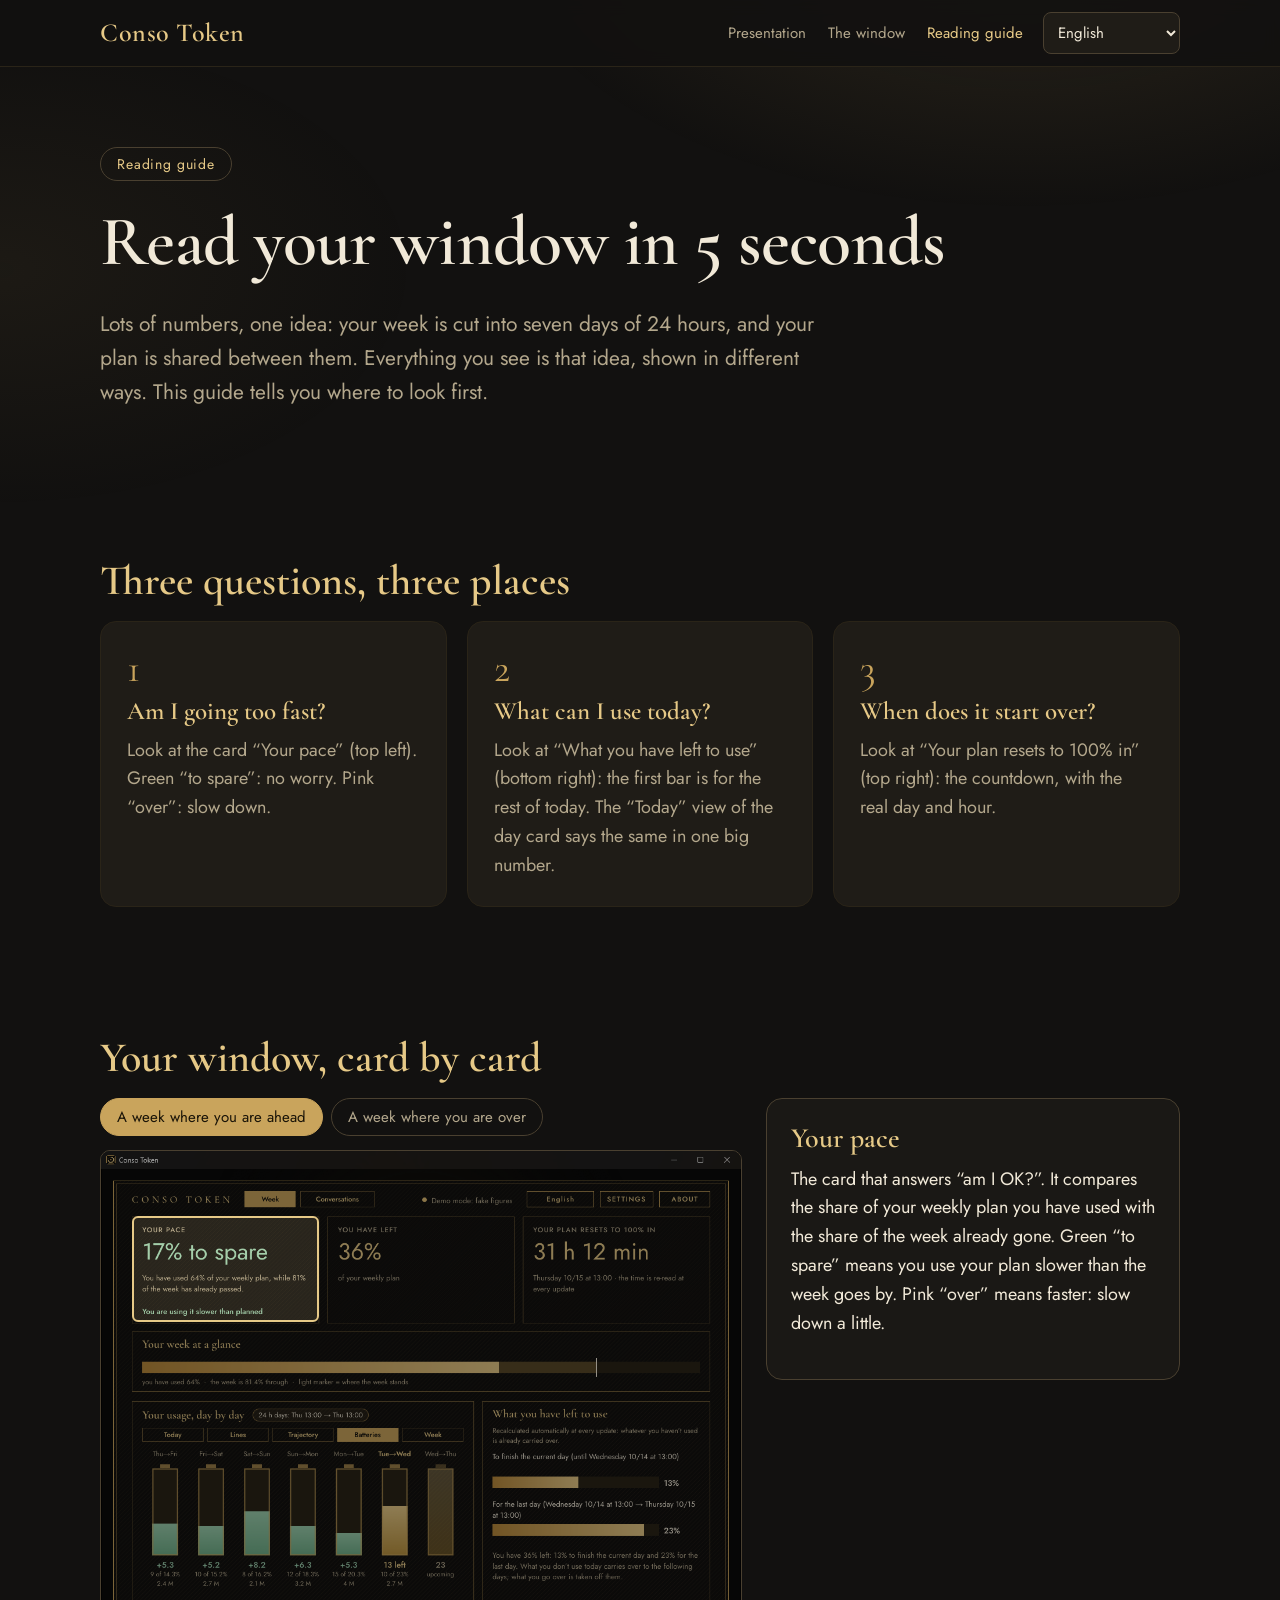
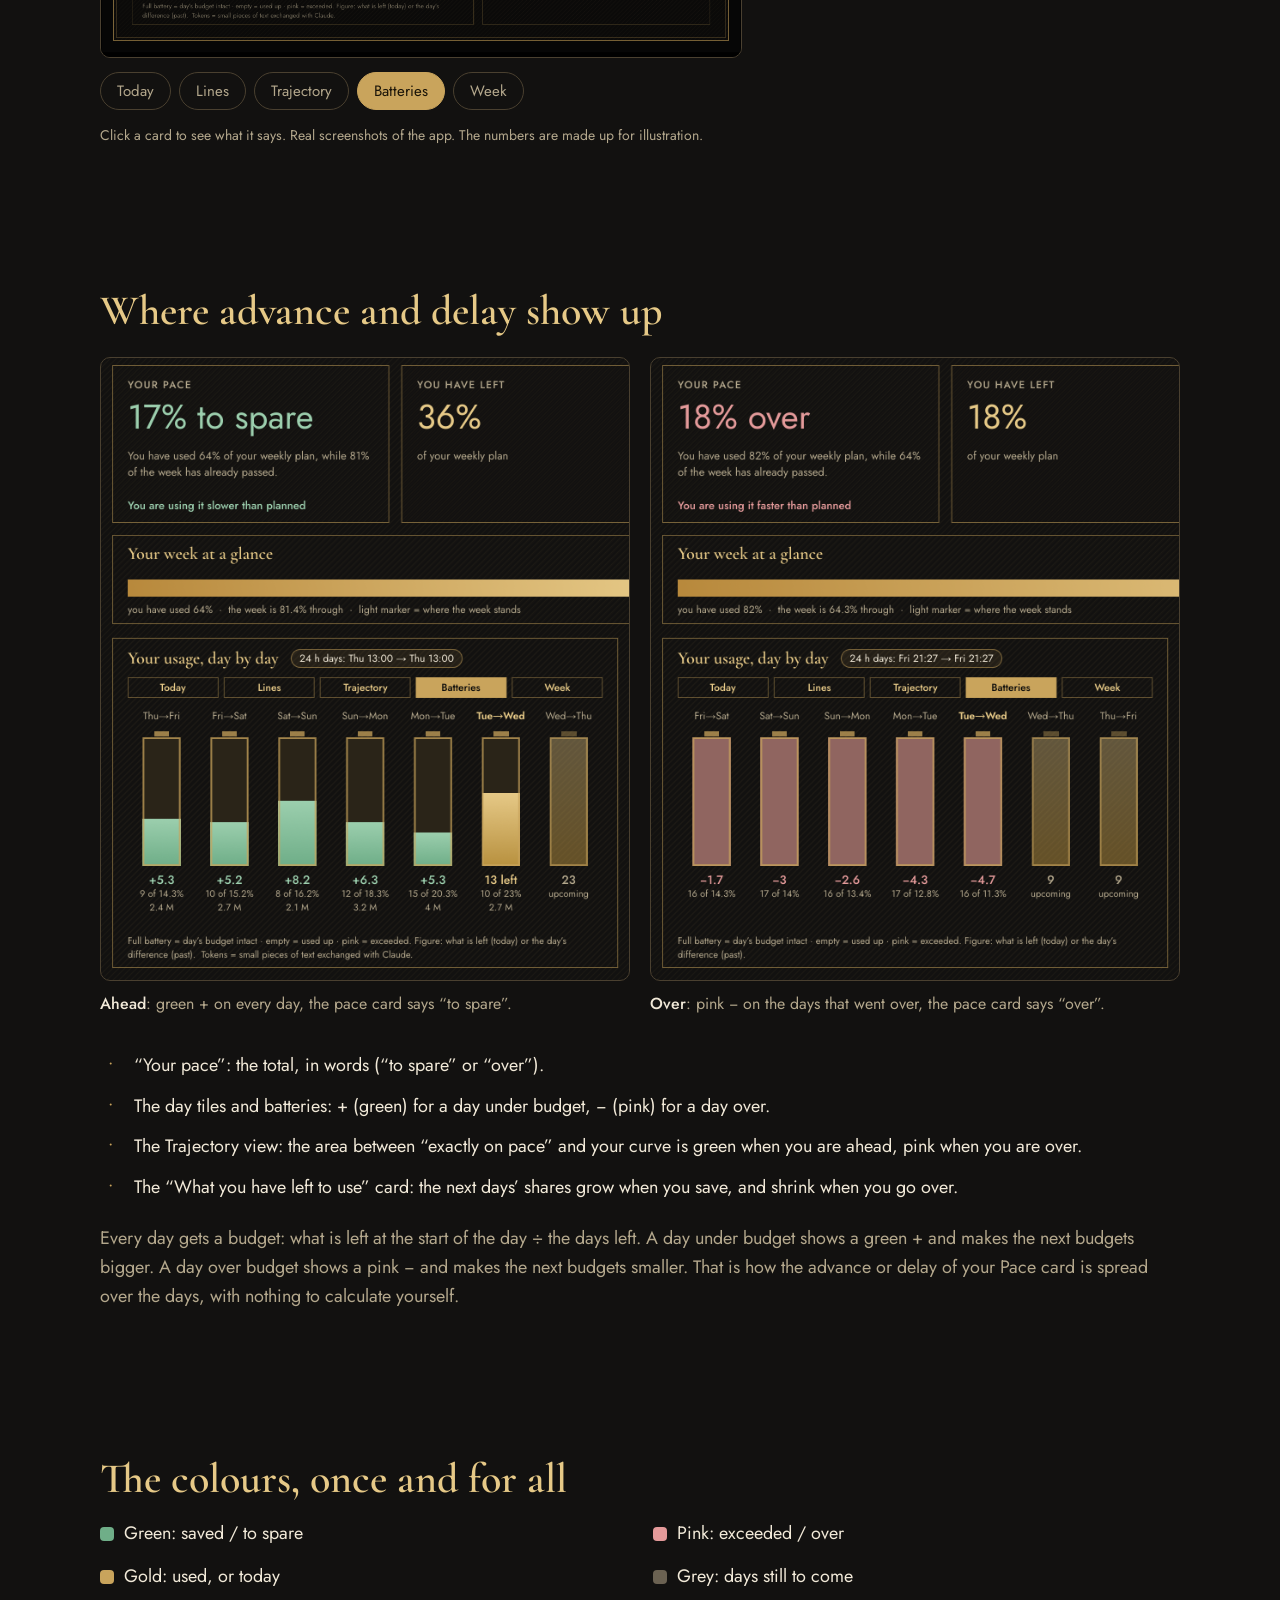
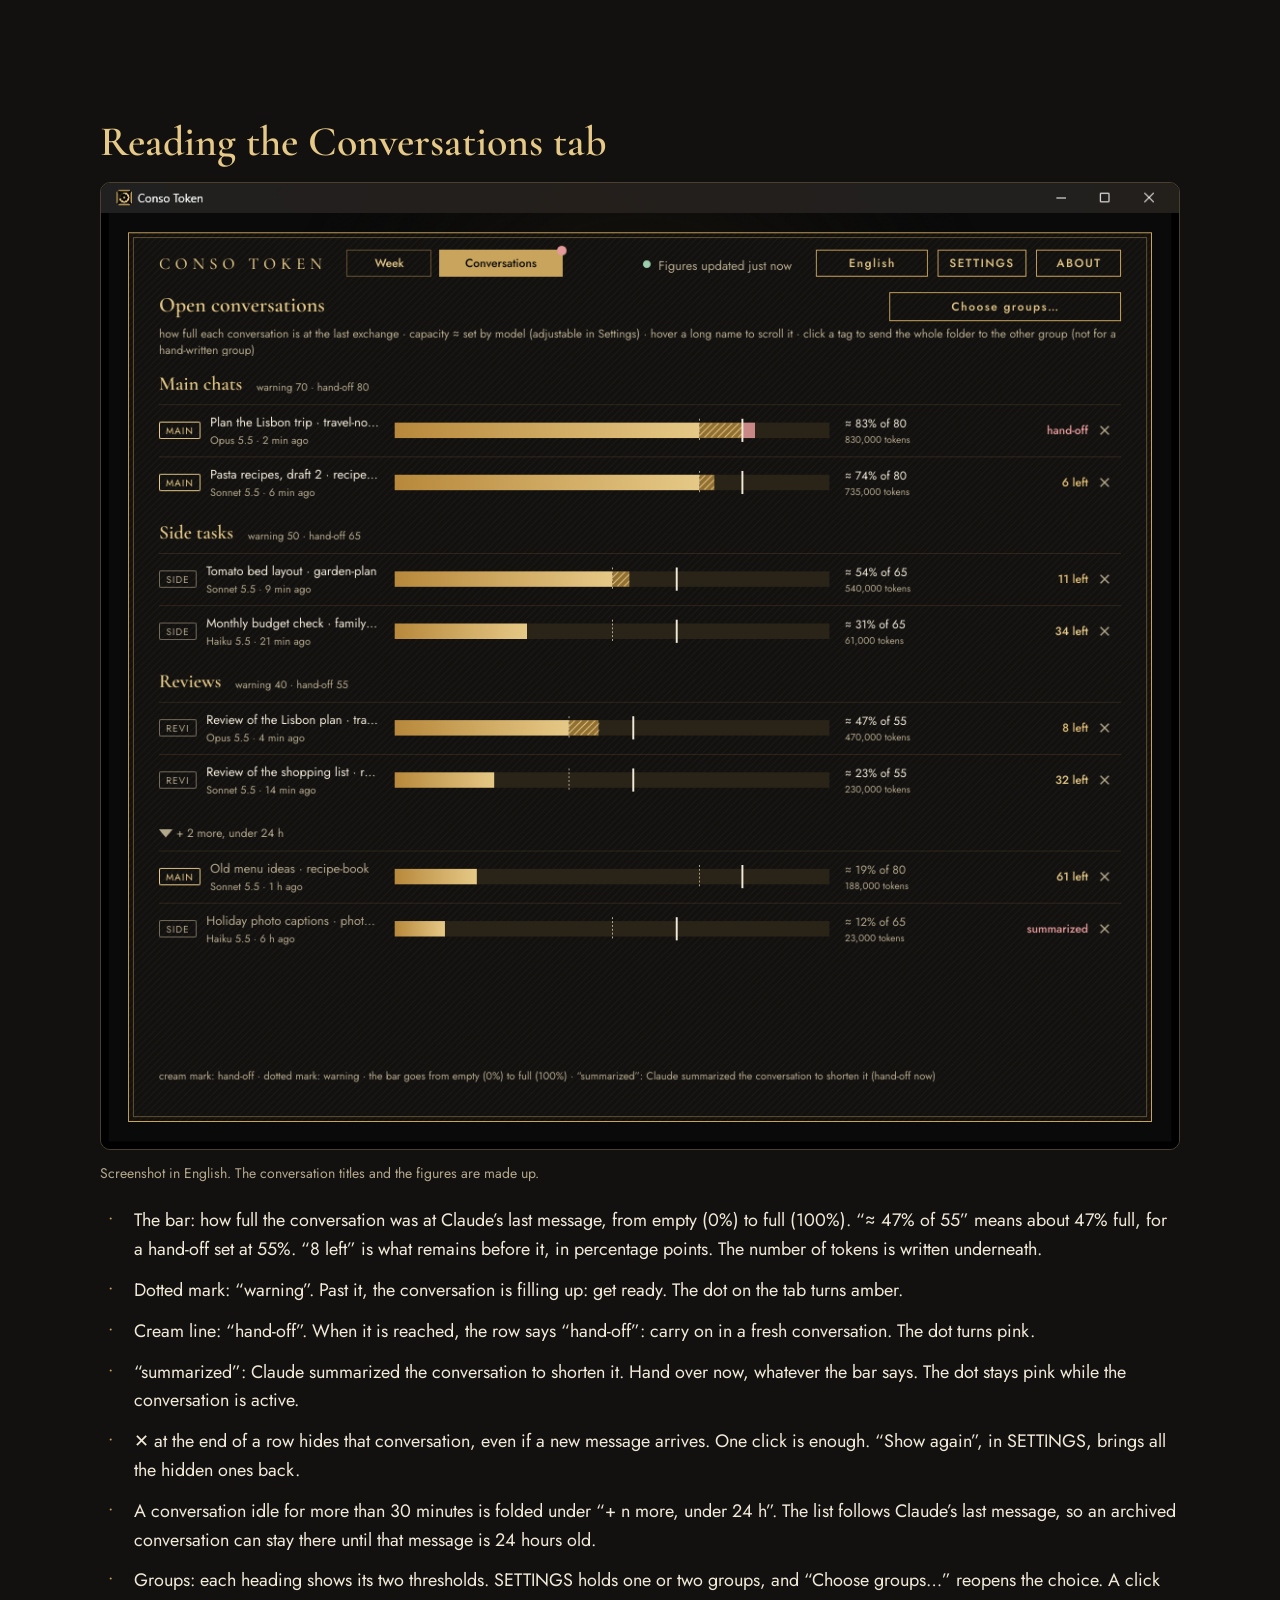
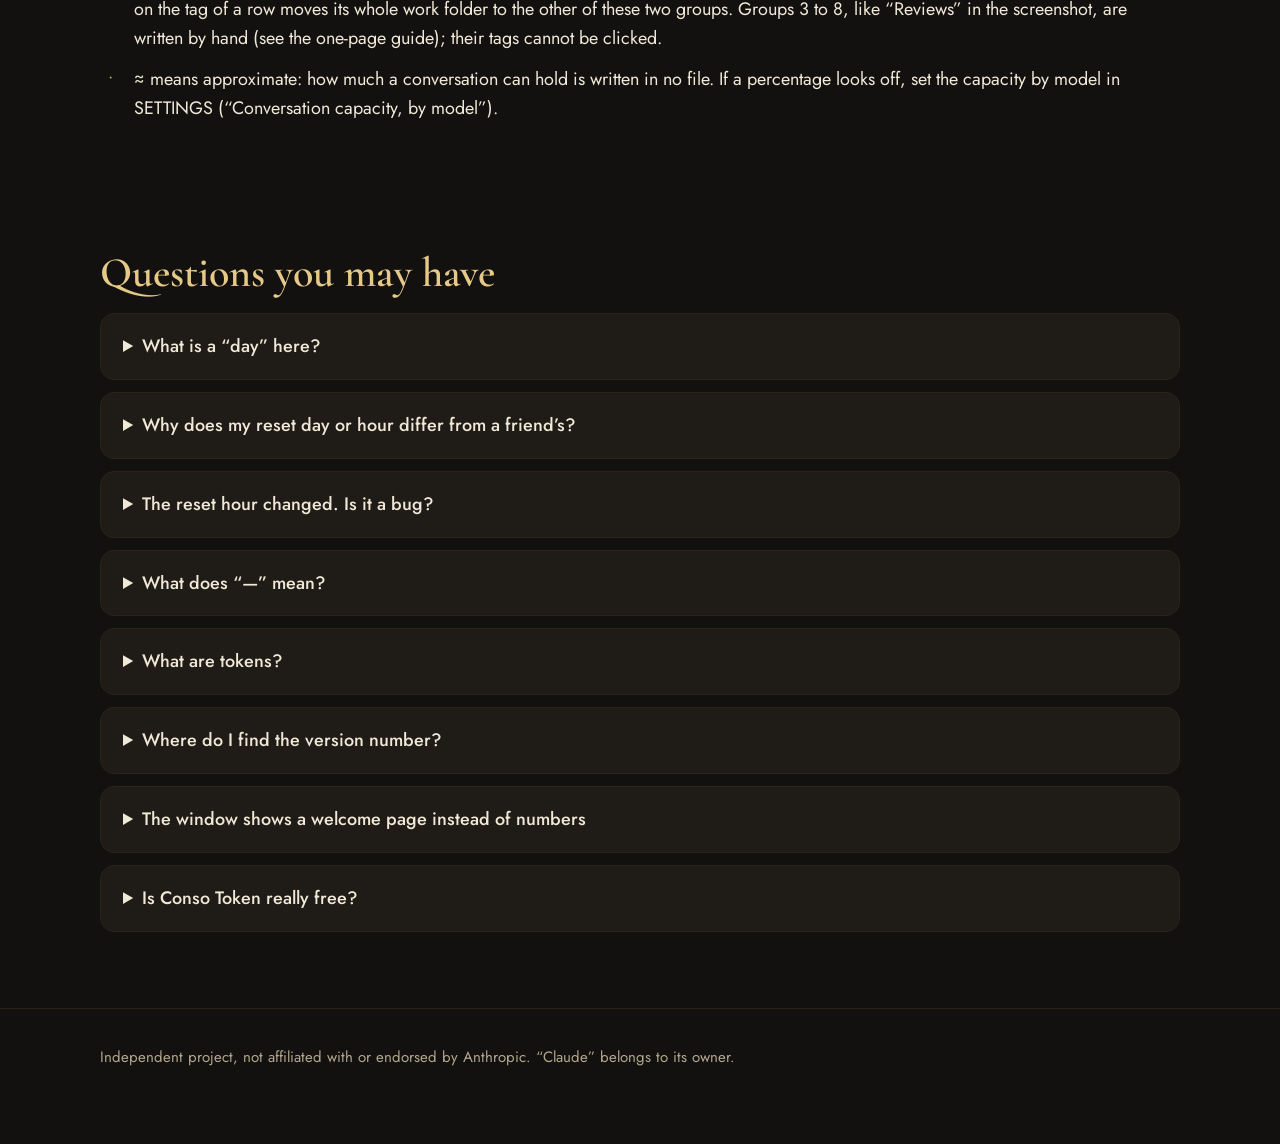
==== commit 26d7749b: "Conso Token 1.3.8: more than two groups, plainer texts in 8 languages, setup fix, new screenshots - " ====
--- a/docs/site/guide.html
+++ b/docs/site/guide.html
@@ -108,6 +108,19 @@
     </div>
   </section>
 
+  <section id="conversations">
+    <div class="wrap">
+      <h2 data-i="cg_t">Reading the Conversations tab</h2>
+      <figure style="margin:0 0 22px">
+        <div class="frame"><img id="convshot" src="img/conversations.png" width="1116" height="1000" alt="The Conversations tab"></div>
+        <figcaption class="hint" data-i="conv_note"></figcaption>
+      </figure>
+      <ul class="note">
+        <li data-i="cg_bar"></li><li data-i="cg_warn"></li><li data-i="cg_pass"></li><li data-i="cg_sum"></li><li data-i="cg_x"></li><li data-i="cg_more"></li><li data-i="cg_grp"></li><li data-i="cg_approx"></li>
+      </ul>
+    </div>
+  </section>
+
   <section>
     <div class="wrap">
       <h2 data-i="faq_t">Questions you may have</h2>
@@ -172,6 +185,15 @@
 add("f7_q", ["Where do I find the version number?", "Où trouver le numéro de version ?", "¿Dónde veo el número de versión?", "Wo finde ich die Versionsnummer?", "Onde vejo o número da versão?", "Dove trovo il numero di versione?", "在哪里能看到版本号？", "バージョン番号はどこで見られますか？"]);
 add("f7_a", ["Click “ABOUT” (top right of the window): the first line gives the version number. Handy when you report a problem or compare with a friend’s copy.", "Clique sur « À PROPOS » (en haut à droite de la fenêtre) : la première ligne donne le numéro de version. Pratique pour signaler un problème ou comparer avec la copie d’un ami.", "Haz clic en «ACERCA DE» (arriba a la derecha de la ventana): la primera línea indica el número de versión. Útil para informar de un problema o comparar con la copia de un amigo.", "Klicke auf „INFO“ (oben rechts im Fenster): Die erste Zeile nennt die Versionsnummer. Praktisch, wenn du ein Problem meldest oder mit der Kopie eines Freundes vergleichst.", "Clique em “SOBRE” (no alto, à direita da janela): a primeira linha mostra o número da versão. Útil para relatar um problema ou comparar com a cópia de um amigo.", "Fai clic su «INFO» (in alto a destra nella finestra): la prima riga indica il numero di versione. Utile per segnalare un problema o confrontare con la copia di un amico.", "点击窗口右上角的“关于”：第一行就是版本号。报告问题或与朋友的版本对比时很有用。", "ウィンドウ右上の「概要」をクリックすると、最初の行にバージョン番号が表示されます。不具合を報告するときや、友人のものと比べるときに便利です。"]);
 add("disc", ["Independent project, not affiliated with or endorsed by Anthropic. “Claude” belongs to its owner.", "Projet indépendant, non affilié à Anthropic ni approuvé par Anthropic. « Claude » appartient à son propriétaire.", "Proyecto independiente, sin afiliación ni respaldo de Anthropic. «Claude» pertenece a su propietario.", "Unabhängiges Projekt, weder mit Anthropic verbunden noch von Anthropic unterstützt. „Claude“ gehört seinem Inhaber.", "Projeto independente, sem afiliação nem aprovação da Anthropic. “Claude” pertence ao seu proprietário.", "Progetto indipendente, non affiliato né approvato da Anthropic. «Claude» appartiene al suo proprietario.", "独立项目，与 Anthropic 无隶属关系，也未获 Anthropic 认可。“Claude”归其所有者所有。", "独立したプロジェクトであり、Anthropic とは無関係で、Anthropic の承認も受けていません。「Claude」はその所有者に帰属します。"]);
+add("cg_t", ["Reading the Conversations tab", "Lire l’onglet Conversations", "Leer la pestaña Conversaciones", "Den Reiter Unterhaltungen lesen", "Como ler a aba Conversas", "Leggere la scheda Conversazioni", "读懂“对话”页", "「会話」タブの読み方"]);
+add("cg_bar", ["The bar: how full the conversation was at Claude’s last message, from empty (0%) to full (100%). “≈ 47% of 55” means about 47% full, for a hand-off set at 55%. “8 left” is what remains before it, in percentage points. The number of tokens is written underneath.", "La barre : à quel point la conversation était pleine au dernier message de Claude, de vide (0 %) à pleine (100 %). « ≈ 47 % sur 55 » veut dire : pleine à 47 % environ, pour une passation réglée à 55 %. « reste 8 » est ce qui reste avant elle, en points de pourcentage. Le nombre de tokens est écrit dessous.", "La barra: cuán llena estaba la conversación en el último mensaje de Claude, de vacía (0 %) a llena (100 %). «≈ 47 % de 55» significa: llena al 47 % más o menos, con el relevo fijado en el 55 %. «quedan 8» es lo que falta para llegar a él, en puntos porcentuales. Debajo se indica el número de tokens.", "Der Balken: wie voll die Unterhaltung bei Claudes letzter Nachricht war, von leer (0 %) bis voll (100 %). „≈ 47 % von 55“ heißt: etwa 47 % voll, bei einer Übergabe bei 55 %. „noch 8“ ist der Rest bis dahin, in Prozentpunkten. Darunter steht die Zahl der Tokens.", "A barra: o quanto a conversa estava cheia na última mensagem do Claude, de vazia (0%) a cheia (100%). «≈ 47% de 55» quer dizer: cerca de 47% cheia, com a transferência em 55%. «faltam 8» é o que resta até ela, em pontos percentuais. O número de tokens aparece embaixo.", "La barra: quanto era piena la conversazione all’ultimo messaggio di Claude, da vuota (0%) a piena (100%). «≈ 47% su 55» significa: piena circa al 47%, con la consegna fissata al 55%. «restano 8» è quanto manca per arrivarci, in punti percentuali. Sotto è scritto il numero di token.", "进度条：在 Claude 最后一条消息时该对话占用了多少，从空（0%）到满（100%）。“≈ 47% / 55”表示大约占了 47%，而交接线设在 55%。“还剩 8”是距离交接线还剩的百分点。下面写着 token 数量。", "バー：Claude の最後のメッセージ時点で会話がどれだけ埋まっていたかを、空（0%）から満杯（100%）で示します。「≈ 47% / 55」は、約47%埋まっていて、引き継ぎは55%という意味です。「残り 8」はそこまでの残り（ポイント）です。下にはトークン数が表示されます。"]);
+add("cg_warn", ["Dotted mark: “warning”. Past it, the conversation is filling up: get ready. The dot on the tab turns amber.", "Repère en pointillé : « attention ». Au-delà, la conversation se remplit : prépare-toi. Le point de l’onglet devient ambre.", "Línea de puntos: «atención». A partir de ahí la conversación se está llenando: prepárate. El punto de la pestaña se pone ámbar.", "Gepunktete Marke: „Achtung“. Danach füllt sich die Unterhaltung: Mach dich bereit. Der Punkt auf dem Reiter wird bernsteinfarben.", "Tracejado: «atenção». Depois dele, a conversa está enchendo: prepare-se. O ponto da aba fica âmbar.", "Tratteggio: «attenzione». Oltre quel segno la conversazione si sta riempiendo: preparati. Il punto sulla scheda diventa ambra.", "虚线标记：“注意”。超过它，说明对话快满了：做好准备。标签上的圆点变为琥珀色。", "点線：「注意」。ここを超えると会話が埋まってきているので、準備してください。タブのドットが琥珀色になります。"]);
+add("cg_pass", ["Cream line: “hand-off”. When it is reached, the row says “hand-off”: carry on in a fresh conversation. The dot turns pink.", "Trait crème : « passation ». Quand il est atteint, la ligne affiche « passation » : continue dans une conversation neuve. Le point devient rose.", "Marca crema: «relevo». Al alcanzarla, la fila dice «relevo»: sigue en una conversación nueva. El punto se pone rosa.", "Cremefarbene Marke: „Übergabe“. Ist sie erreicht, steht in der Zeile „Übergabe“: Mach in einer frischen Unterhaltung weiter. Der Punkt wird rosa.", "Marca creme: «transferência». Quando ela é atingida, a linha mostra «transferência»: continue numa conversa nova. O ponto fica rosa.", "Segno crema: «consegna». Quando viene raggiunto, la riga dice «consegna»: prosegui in una conversazione nuova. Il punto diventa rosa.", "奶油色标记：“交接”。到达后，该行显示“交接”：请换一个新对话继续。圆点变为粉红色。", "クリーム色の線：「引き継ぎ」。到達すると行に「引き継ぎ」と表示されます。新しい会話で続けてください。ドットはピンクになります。"]);
+add("cg_sum", ["“summarized”: Claude summarized the conversation to shorten it. Hand over now, whatever the bar says. The dot stays pink while the conversation is active.", "« résumée » : Claude a résumé la conversation pour la raccourcir. Passation tout de suite, quoi que dise la barre. Le point reste rose tant que la conversation est active.", "«resumida»: Claude ha resumido la conversación para acortarla. Relevo inmediato, diga lo que diga la barra. El punto sigue rosa mientras la conversación esté activa.", "„zusammengefasst“: Claude hat die Unterhaltung zusammengefasst, um sie zu kürzen. Sofort übergeben, egal was der Balken sagt. Der Punkt bleibt rosa, solange die Unterhaltung aktiv ist.", "«resumida»: o Claude resumiu a conversa para encurtá-la. Transferência imediata, não importa o que a barra mostre. O ponto continua rosa enquanto a conversa estiver ativa.", "«riassunta»: Claude ha riassunto la conversazione per accorciarla. Consegna subito, qualunque cosa dica la barra. Il punto resta rosa finché la conversazione è attiva.", "“已摘要”：Claude 为缩短对话而做了摘要。无论进度条显示多少，都应立即交接。只要该对话仍处于活跃状态，圆点就一直是粉红色。", "「要約済み」：Claude が会話を短くするために要約しました。バーの表示にかかわらず、すぐに引き継いでください。会話がアクティブな間、ドットはピンクのままです。"]);
+add("cg_x", ["✕ at the end of a row hides that conversation, even if a new message arrives. One click is enough. “Show again”, in SETTINGS, brings all the hidden ones back.", "Le ✕ au bout d’une ligne masque la conversation, même si un nouveau message arrive. Un clic suffit. « Réafficher », dans CONFIG, fait revenir toutes les conversations masquées.", "La ✕ al final de una fila oculta esa conversación, aunque llegue un mensaje nuevo. Basta un clic. «Mostrar de nuevo», en AJUSTES, recupera todas las ocultas.", "Das ✕ am Ende einer Zeile blendet die Unterhaltung aus, auch wenn eine neue Nachricht eintrifft. Ein Klick genügt. „Wieder einblenden“ unter OPTIONEN holt alle ausgeblendeten zurück.", "O ✕ no fim de uma linha oculta a conversa, mesmo que chegue uma nova mensagem. Basta um clique. «Mostrar novamente», em AJUSTES, traz de volta todas as ocultas.", "La ✕ in fondo a una riga nasconde la conversazione, anche se arriva un nuovo messaggio. Basta un clic. «Mostra di nuovo», in OPZIONI, fa tornare tutte quelle nascoste.", "每行末尾的 ✕ 可隐藏该对话，即使之后有新消息也一样。点一下即可。“设置”中的“重新显示”会让所有隐藏的对话回来。", "行の端の ✕ で会話を非表示にします。新しいメッセージが届いても戻りません。クリック1回で済みます。「設定」の「再表示」で、非表示の会話がすべて戻ります。"]);
+add("cg_more", ["A conversation idle for more than 30 minutes is folded under “+ n more, under 24 h”. The list follows Claude’s last message, so an archived conversation can stay there until that message is 24 hours old.", "Une conversation au repos depuis plus de 30 minutes est repliée sous « + n autres, moins de 24 h ». La liste suit le dernier message de Claude : une conversation archivée peut donc y rester tant que ce message a moins de 24 h.", "Una conversación inactiva desde hace más de 30 minutos se pliega bajo «+ n más, menos de 24 h». La lista sigue el último mensaje de Claude, así que una conversación archivada puede seguir ahí mientras ese mensaje tenga menos de 24 h.", "Eine Unterhaltung, die länger als 30 Minuten ruht, wird unter „+ n weitere, unter 24 Std.“ eingeklappt. Die Liste richtet sich nach Claudes letzter Nachricht: Eine archivierte Unterhaltung kann dort stehen, solange diese Nachricht jünger als 24 Stunden ist.", "Uma conversa parada há mais de 30 minutos fica recolhida em «+ n outras, menos de 24 h». A lista segue a última mensagem do Claude; por isso, uma conversa arquivada pode continuar ali enquanto essa mensagem tiver menos de 24 h.", "Una conversazione ferma da più di 30 minuti viene ripiegata sotto «+ altre n, meno di 24 h». L’elenco segue l’ultimo messaggio di Claude: una conversazione archiviata può quindi restarci finché quel messaggio ha meno di 24 ore.", "闲置超过 30 分钟的对话会折叠在“另有 n 个，24 小时内”下面。列表依据 Claude 的最后一条消息，因此只要这条消息不到 24 小时，已归档的对话仍可能留在列表中。", "30分以上動きのない会話は「他 n 件（24時間以内）」にたたまれます。一覧は Claude の最後のメッセージが基準なので、アーカイブした会話も、そのメッセージから24時間以内は残ることがあります。"]);
+add("cg_grp", ["Groups: each heading shows its two thresholds. SETTINGS holds one or two groups, and “Choose groups…” reopens the choice. A click on the tag of a row moves its whole work folder to the other of these two groups. Groups 3 to 8, like “Reviews” in the screenshot, are written by hand (see the one-page guide); their tags cannot be clicked.", "Les groupes : chaque titre de groupe montre ses deux seuils. CONFIG gère un ou deux groupes, et « Choisir les groupes… » rouvre le choix. Un clic sur l’étiquette d’une ligne envoie tout son dossier de travail dans l’autre de ces deux groupes. Les groupes 3 à 8, comme « Reviews » sur la capture, s’écrivent à la main (voir le mode d’emploi) ; leur étiquette ne se clique pas.", "Los grupos: cada encabezado muestra sus dos umbrales. AJUSTES gestiona uno o dos grupos, y «Elegir grupos…» vuelve a abrir la elección. Un clic en la etiqueta de una fila envía toda su carpeta de trabajo al otro de esos dos grupos. Los grupos 3 a 8, como «Reviews» en la captura, se escriben a mano (ver la guía de una página); su etiqueta no admite clic.", "Gruppen: Jede Überschrift zeigt ihre zwei Schwellen. OPTIONEN verwaltet eine oder zwei Gruppen, und „Gruppen wählen…“ öffnet die Wahl erneut. Ein Klick auf das Kürzel einer Zeile schickt den ganzen Arbeitsordner in die andere dieser beiden Gruppen. Die Gruppen 3 bis 8, wie „Reviews“ im Bild, werden von Hand geschrieben (siehe die einseitige Anleitung); ihr Kürzel lässt sich nicht anklicken.", "Grupos: cada cabeçalho mostra os seus dois limites. AJUSTES cuida de um ou dois grupos, e «Escolher grupos…» reabre a escolha. Um clique na etiqueta de uma linha envia toda a pasta de trabalho para o outro desses dois grupos. Os grupos 3 a 8, como «Reviews» na captura, são escritos à mão (veja o guia de uma página); a etiqueta deles não aceita clique.", "I gruppi: ogni intestazione mostra le sue due soglie. OPZIONI gestisce uno o due gruppi, e «Scegli i gruppi…» riapre la scelta. Un clic sull’etichetta di una riga sposta tutta la sua cartella di lavoro nell’altro di questi due gruppi. I gruppi da 3 a 8, come «Reviews» nella schermata, si scrivono a mano (vedi la guida di una pagina); la loro etichetta non è cliccabile.", "分组：每个组标题显示它的两个阈值。“设置”管理一组或两组，“选择分组…”可重新打开选择窗口。点击某一行的标签，会把它的整个工作文件夹移到这两组中的另一组。第 3 到第 8 组（如截图中的“Reviews”）需手写添加（见一页说明）；它们的标签不能点击。", "グループ：各見出しに2つのしきい値が表示されます。「設定」で扱うのは1つか2つのグループで、「グループを選ぶ…」で選び直せます。行のラベルをクリックすると、その作業フォルダー全体がこの2つのうちもう一方のグループに移ります。画面の「Reviews」のようなグループ 3〜8 は手書きで追加します（1ページ説明を参照）。そのラベルはクリックできません。"]);
+add("cg_approx", ["≈ means approximate: how much a conversation can hold is written in no file. If a percentage looks off, set the capacity by model in SETTINGS (“Conversation capacity, by model”).", "≈ veut dire « environ » : la capacité d’une conversation n’est écrite dans aucun fichier. Si un pourcentage paraît faux, règle la capacité par modèle dans CONFIG (« Capacité d’une conversation, par modèle »).", "≈ significa «aproximado»: la capacidad de una conversación no está escrita en ningún archivo. Si un porcentaje parece raro, ajusta la capacidad por modelo en AJUSTES («Capacidad de una conversación, por modelo»).", "≈ heißt „ungefähr“: Wie viel eine Unterhaltung fasst, steht in keiner Datei. Wirkt ein Prozentwert falsch, stelle unter OPTIONEN die Kapazität je Modell ein („Kapazität einer Unterhaltung je Modell“).", "≈ quer dizer «aproximado»: a capacidade de uma conversa não está escrita em nenhum arquivo. Se uma porcentagem parecer errada, ajuste a capacidade por modelo em AJUSTES («Capacidade de uma conversa, por modelo»).", "≈ significa «circa»: la capacità di una conversazione non è scritta in nessun file. Se una percentuale sembra sbagliata, imposta in OPZIONI la capacità per modello («Capacità di una conversazione, per modello»).", "≈ 表示“约数”：一个对话能装多少没有写在任何文件里。如果某个百分比看起来不对，请在“设置”中按模型调整容量（“各模型的对话容量”）。", "≈ は「概算」の意味です。会話の容量はどのファイルにも書かれていません。パーセントがおかしいと感じたら、「設定」の「モデルごとの会話の容量」でモデルごとに調整してください。"]);
 
 // textes avec un mot en gras : posés avec innerHTML UNIQUEMENT à partir de ces chaînes écrites ici (jamais de texte venu d'ailleurs)
 function crops() {
@@ -182,6 +204,7 @@
   b.setAttribute("aria-label", t("cmp_b").replace(/<\/?b>/g, ""));
   document.querySelectorAll("figcaption[data-i]").forEach(f => { f.innerHTML = t(f.dataset.i); });
   $("premiere").src = `img/app_${lang}_premiere.png`;
+  $("convshot").alt = t("conv_alt");
   $("vA").style.backgroundImage = `url("img/app_${lang}_3.png")`;
   $("vB").style.backgroundImage = `url("img/app_${lang}_apropos.png")`;
   $("vA").setAttribute("aria-label", t("f7_q"));
